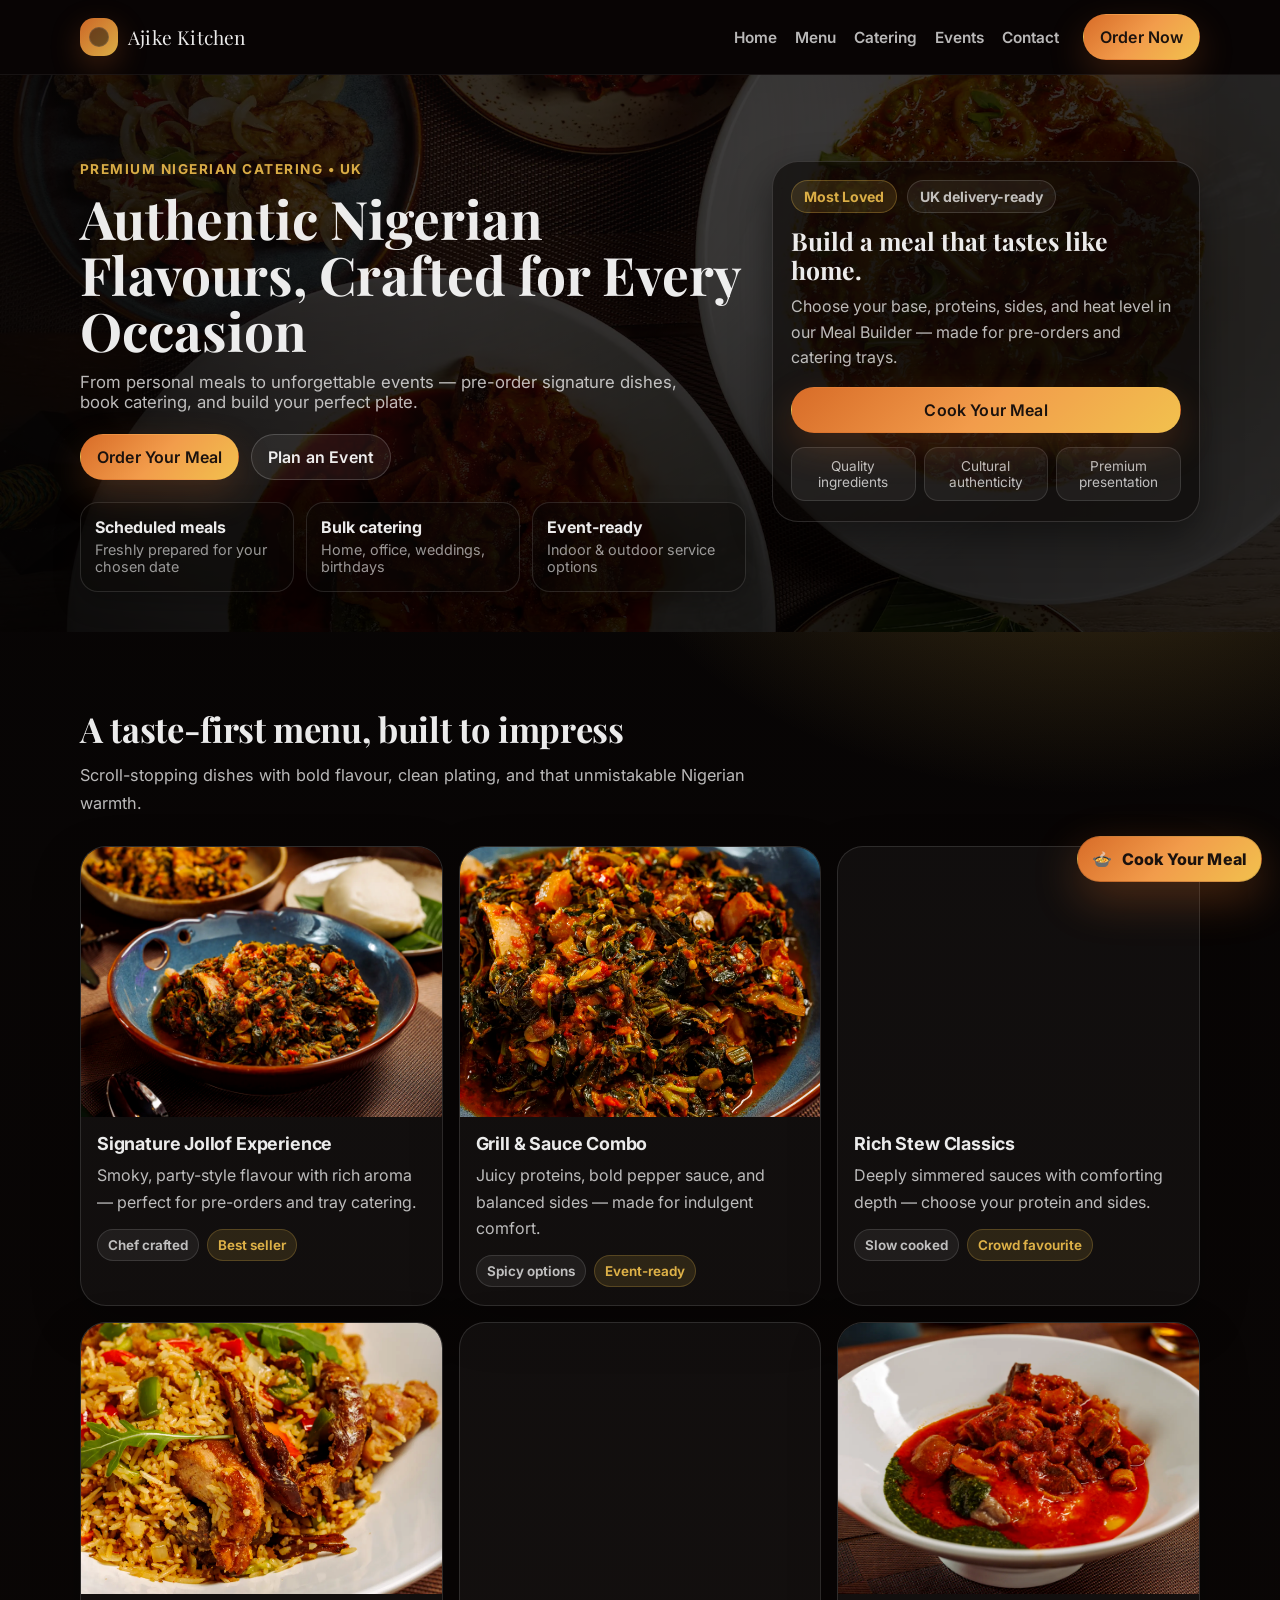
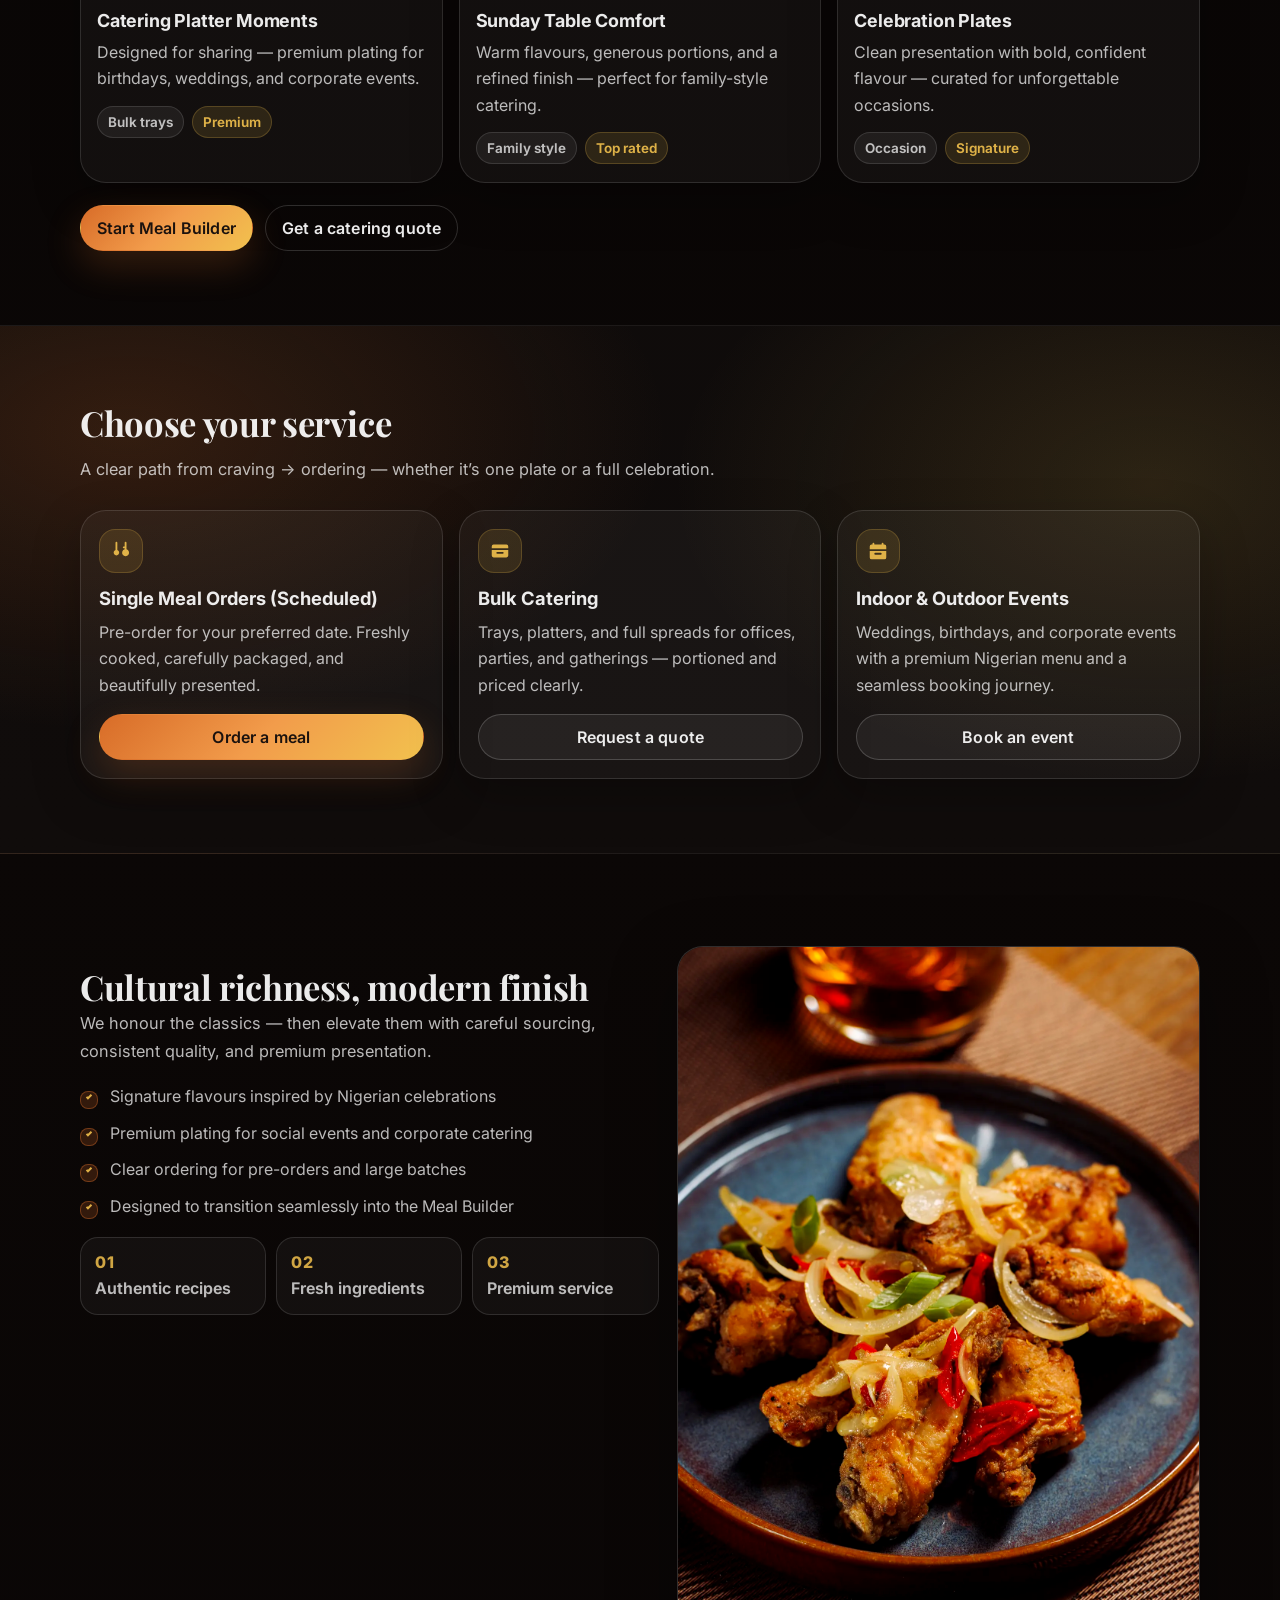
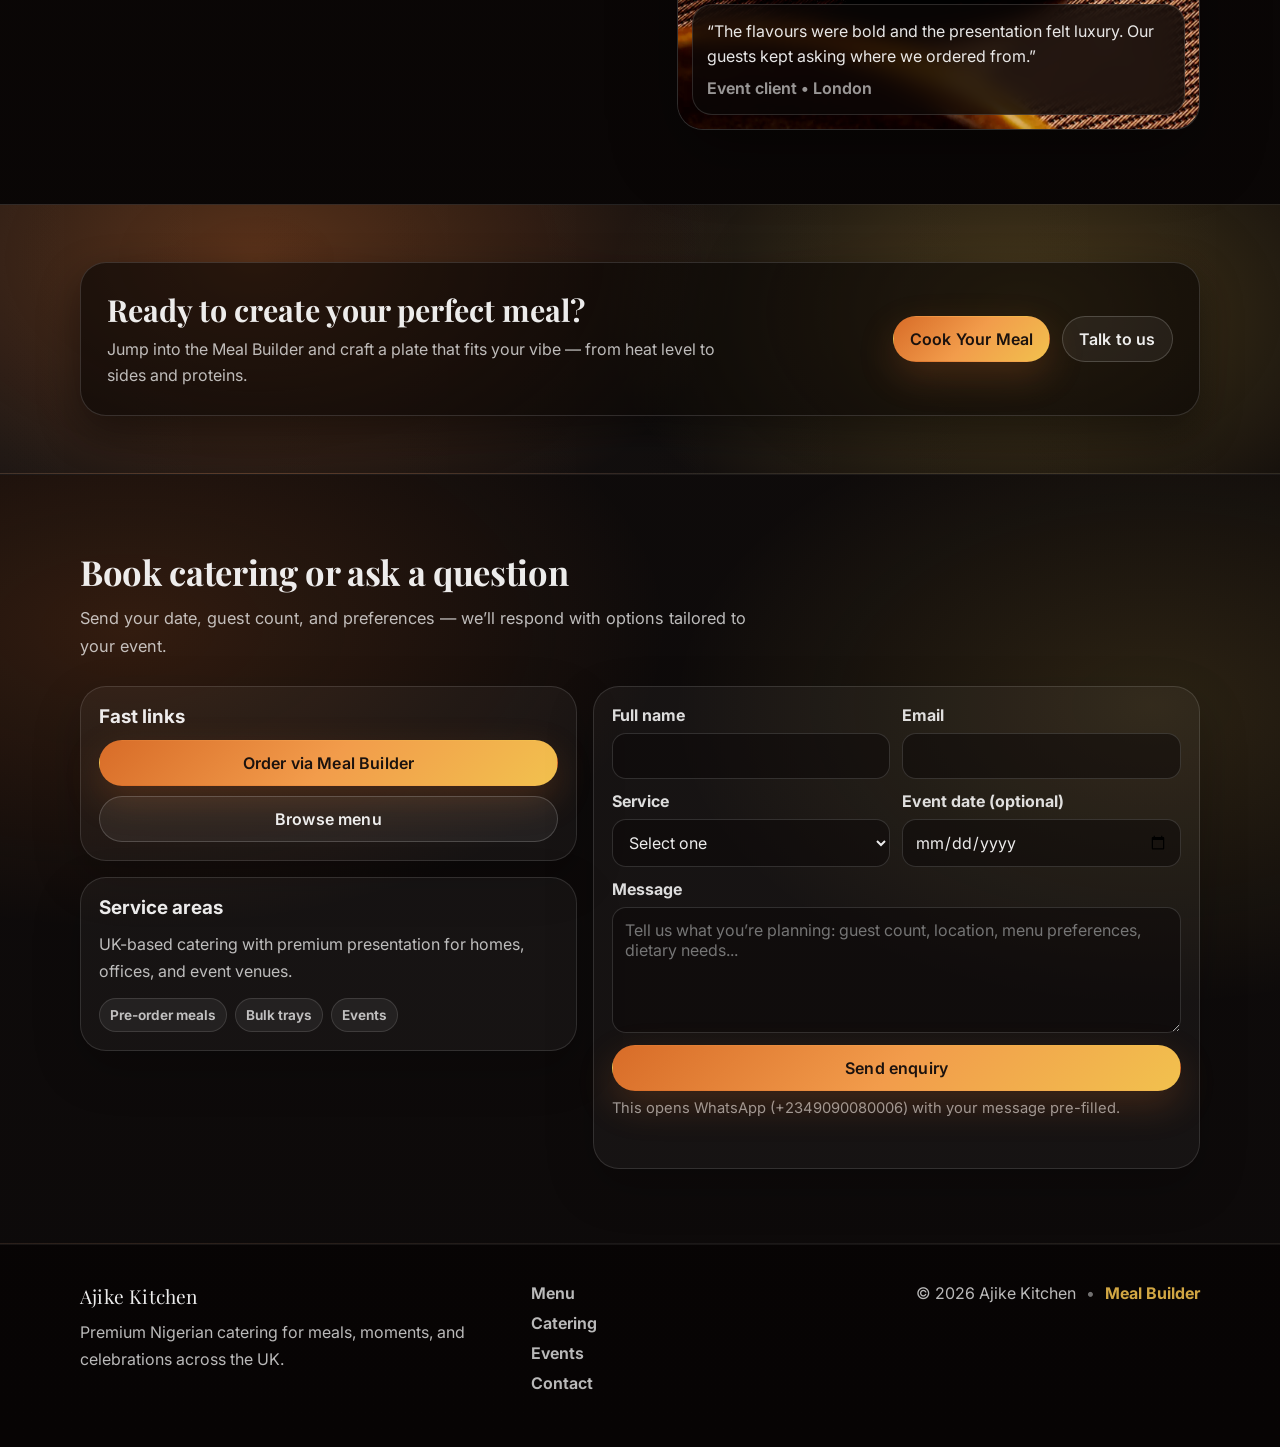
==== index.html @ 45c934d5 "all commit" ====
<!doctype html>
<html lang="en">
  <head>
    <meta charset="utf-8" />
    <meta name="viewport" content="width=device-width, initial-scale=1" />
    <meta
      name="description"
      content="Premium Nigerian catering in the UK — pre-order signature meals, book bulk catering, and plan unforgettable indoor & outdoor events."
    />
    <title>Ajike Kitchen | Premium Nigerian Catering (UK)</title>
    <link rel="preconnect" href="https://fonts.googleapis.com" />
    <link rel="preconnect" href="https://fonts.gstatic.com" crossorigin />
    <link
      href="https://fonts.googleapis.com/css2?family=Inter:wght@400;500;600;700&family=Playfair+Display:wght@500;600;700&display=swap"
      rel="stylesheet"
    />
    <link rel="stylesheet" href="css/styles.css" />
  </head>
  <body>
    <a class="skip-link" href="#main">Skip to content</a>

    <header class="site-header" data-header>
      <div class="container header-inner">
        <a class="brand" href="#home" aria-label="Ajike Kitchen home">
          <span class="brand-mark" aria-hidden="true"></span>
          <span class="brand-text">Ajike Kitchen</span>
        </a>

        <button class="nav-toggle" type="button" aria-expanded="false" aria-controls="site-nav" data-nav-toggle>
          <span class="nav-toggle-lines" aria-hidden="true"></span>
          <span class="sr-only">Open menu</span>
        </button>

        <nav class="site-nav" id="site-nav" data-nav>
          <a class="nav-link" href="#home">Home</a>
          <a class="nav-link" href="#menu">Menu</a>
          <a class="nav-link" href="#catering">Catering</a>
          <a class="nav-link" href="#events">Events</a>
          <a class="nav-link" href="#contact">Contact</a>
          <a class="btn btn-primary nav-cta" href="mealbuilder/">Order Now</a>
        </nav>
      </div>
    </header>

    <main id="main">
      <section class="hero" id="home" aria-label="Hero">
        <div class="hero-media" aria-hidden="true">
          <img
            src="images/image12.webp"
            alt=""
            decoding="async"
            fetchpriority="high"
            class="hero-img"
          />
          <div class="hero-overlay"></div>
        </div>

        <div class="container hero-inner">
          <div class="hero-copy reveal">
            <p class="eyebrow">Premium Nigerian Catering • UK</p>
            <h1 class="hero-title">Authentic Nigerian Flavours, Crafted for Every Occasion</h1>
            <p class="hero-subtitle">From personal meals to unforgettable events — pre-order signature dishes, book catering, and build your perfect plate.</p>

            <div class="hero-actions">
              <a class="btn btn-primary" href="mealbuilder/">Order Your Meal</a>
              <a class="btn btn-secondary" href="#events">Plan an Event</a>
            </div>

            <div class="hero-highlights">
              <div class="highlight">
                <span class="highlight-title">Scheduled meals</span>
                <span class="highlight-sub">Freshly prepared for your chosen date</span>
              </div>
              <div class="highlight">
                <span class="highlight-title">Bulk catering</span>
                <span class="highlight-sub">Home, office, weddings, birthdays</span>
              </div>
              <div class="highlight">
                <span class="highlight-title">Event-ready</span>
                <span class="highlight-sub">Indoor & outdoor service options</span>
              </div>
            </div>
          </div>

          <div class="hero-card reveal" data-tilt>
            <div class="hero-card-top">
              <span class="pill">Most Loved</span>
              <span class="pill pill-muted">UK delivery-ready</span>
            </div>
            <h2 class="hero-card-title">Build a meal that tastes like home.</h2>
            <p class="hero-card-text">Choose your base, proteins, sides, and heat level in our Meal Builder — made for pre-orders and catering trays.</p>
            <a class="btn btn-primary btn-block" href="mealbuilder/">Cook Your Meal</a>
            <div class="hero-card-trust">
              <span class="trust-badge">Quality ingredients</span>
              <span class="trust-badge">Cultural authenticity</span>
              <span class="trust-badge">Premium presentation</span>
            </div>
          </div>
        </div>
      </section>

      <section class="section" id="menu" aria-label="Food showcase">
        <div class="container">
          <div class="section-head reveal">
            <h2 class="section-title">A taste-first menu, built to impress</h2>
            <p class="section-subtitle">Scroll-stopping dishes with bold flavour, clean plating, and that unmistakable Nigerian warmth.</p>
          </div>

          <div class="meal-grid" data-meal-grid>
            <article class="meal-card reveal">
              <a class="meal-media" href="mealbuilder/" aria-label="Open meal builder">
                <img src="images/image1.webp" alt="Signature Nigerian dish beautifully plated" loading="lazy" decoding="async" />
              </a>
              <div class="meal-body">
                <h3 class="meal-title">Signature Jollof Experience</h3>
                <p class="meal-text">Smoky, party-style flavour with rich aroma — perfect for pre-orders and tray catering.</p>
                <div class="meal-meta">
                  <span class="tag">Chef crafted</span>
                  <span class="tag tag-gold">Best seller</span>
                </div>
              </div>
            </article>

            <article class="meal-card reveal">
              <a class="meal-media" href="mealbuilder/" aria-label="Open meal builder">
                <img src="images/image2.webp" alt="Nigerian meal with protein and sides" loading="lazy" decoding="async" />
              </a>
              <div class="meal-body">
                <h3 class="meal-title">Grill & Sauce Combo</h3>
                <p class="meal-text">Juicy proteins, bold pepper sauce, and balanced sides — made for indulgent comfort.</p>
                <div class="meal-meta">
                  <span class="tag">Spicy options</span>
                  <span class="tag tag-gold">Event-ready</span>
                </div>
              </div>
            </article>

            <article class="meal-card reveal">
              <a class="meal-media" href="mealbuilder/" aria-label="Open meal builder">
                <img src="images/image3.webp" alt="Nigerian stew and sides in premium presentation" loading="lazy" decoding="async" />
              </a>
              <div class="meal-body">
                <h3 class="meal-title">Rich Stew Classics</h3>
                <p class="meal-text">Deeply simmered sauces with comforting depth — choose your protein and sides.</p>
                <div class="meal-meta">
                  <span class="tag">Slow cooked</span>
                  <span class="tag tag-gold">Crowd favourite</span>
                </div>
              </div>
            </article>

            <article class="meal-card reveal">
              <a class="meal-media" href="mealbuilder/" aria-label="Open meal builder">
                <img src="images/image4.webp" alt="Plated Nigerian meal for catering" loading="lazy" decoding="async" />
              </a>
              <div class="meal-body">
                <h3 class="meal-title">Catering Platter Moments</h3>
                <p class="meal-text">Designed for sharing — premium plating for birthdays, weddings, and corporate events.</p>
                <div class="meal-meta">
                  <span class="tag">Bulk trays</span>
                  <span class="tag tag-gold">Premium</span>
                </div>
              </div>
            </article>

            <article class="meal-card reveal">
              <a class="meal-media" href="mealbuilder/" aria-label="Open meal builder">
                <img src="images/image5.webp" alt="Nigerian rice dish served on a table" loading="lazy" decoding="async" />
              </a>
              <div class="meal-body">
                <h3 class="meal-title">Sunday Table Comfort</h3>
                <p class="meal-text">Warm flavours, generous portions, and a refined finish — perfect for family-style catering.</p>
                <div class="meal-meta">
                  <span class="tag">Family style</span>
                  <span class="tag tag-gold">Top rated</span>
                </div>
              </div>
            </article>

            <article class="meal-card reveal">
              <a class="meal-media" href="mealbuilder/" aria-label="Open meal builder">
                <img src="images/image6.webp" alt="Beautiful Nigerian meal presentation" loading="lazy" decoding="async" />
              </a>
              <div class="meal-body">
                <h3 class="meal-title">Celebration Plates</h3>
                <p class="meal-text">Clean presentation with bold, confident flavour — curated for unforgettable occasions.</p>
                <div class="meal-meta">
                  <span class="tag">Occasion</span>
                  <span class="tag tag-gold">Signature</span>
                </div>
              </div>
            </article>
          </div>

          <div class="section-cta reveal">
            <a class="btn btn-primary" href="mealbuilder/">Start Meal Builder</a>
            <a class="btn btn-tertiary" href="#contact">Get a catering quote</a>
          </div>
        </div>
      </section>

      <section class="section section-alt" id="catering" aria-label="Service options">
        <div class="container">
          <div class="section-head reveal">
            <h2 class="section-title">Choose your service</h2>
            <p class="section-subtitle">A clear path from craving → ordering — whether it’s one plate or a full celebration.</p>
          </div>

          <div class="service-grid">
            <article class="service-card reveal">
              <div class="service-icon" aria-hidden="true">
                <svg viewBox="0 0 24 24" role="img" focusable="false">
                  <path d="M7 2a1 1 0 0 1 1 1v8a3 3 0 1 1-2 0V3a1 1 0 0 1 1-1Zm10 0a1 1 0 0 1 1 1v7.2a3.8 3.8 0 1 1-2 0V9h-1a1 1 0 1 1 0-2h1V3a1 1 0 0 1 1-1Z" />
                </svg>
              </div>
              <h3 class="service-title">Single Meal Orders (Scheduled)</h3>
              <p class="service-text">Pre-order for your preferred date. Freshly cooked, carefully packaged, and beautifully presented.</p>
              <a class="btn btn-primary btn-block" href="mealbuilder/">Order a meal</a>
            </article>

            <article class="service-card reveal">
              <div class="service-icon" aria-hidden="true">
                <svg viewBox="0 0 24 24" role="img" focusable="false">
                  <path d="M3 7a2 2 0 0 1 2-2h14a2 2 0 0 1 2 2v2H3V7Zm0 4h18v6a2 2 0 0 1-2 2H5a2 2 0 0 1-2-2v-6Zm6 2a1 1 0 1 0 0 2h6a1 1 0 1 0 0-2H9Z" />
                </svg>
              </div>
              <h3 class="service-title">Bulk Catering</h3>
              <p class="service-text">Trays, platters, and full spreads for offices, parties, and gatherings — portioned and priced clearly.</p>
              <a class="btn btn-secondary btn-block" href="#contact">Request a quote</a>
            </article>

            <article class="service-card reveal" id="events">
              <div class="service-icon" aria-hidden="true">
                <svg viewBox="0 0 24 24" role="img" focusable="false">
                  <path d="M7 3a1 1 0 0 1 1 1v1h8V4a1 1 0 1 1 2 0v1h1a2 2 0 0 1 2 2v3H3V7a2 2 0 0 1 2-2h1V4a1 1 0 0 1 1-1Zm14 9v7a2 2 0 0 1-2 2H5a2 2 0 0 1-2-2v-7h18Zm-12 2a1 1 0 0 0 0 2h6a1 1 0 1 0 0-2H9Z" />
                </svg>
              </div>
              <h3 class="service-title">Indoor & Outdoor Events</h3>
              <p class="service-text">Weddings, birthdays, and corporate events with a premium Nigerian menu and a seamless booking journey.</p>
              <a class="btn btn-secondary btn-block" href="#contact">Book an event</a>
            </article>
          </div>
        </div>
      </section>

      <section class="section" aria-label="Experience">
        <div class="container">
          <div class="experience">
            <div class="experience-copy reveal">
              <h2 class="section-title">Cultural richness, modern finish</h2>
              <p class="section-subtitle">We honour the classics — then elevate them with careful sourcing, consistent quality, and premium presentation.</p>
              <ul class="checklist">
                <li>Signature flavours inspired by Nigerian celebrations</li>
                <li>Premium plating for social events and corporate catering</li>
                <li>Clear ordering for pre-orders and large batches</li>
                <li>Designed to transition seamlessly into the Meal Builder</li>
              </ul>

              <div class="trust-row">
                <div class="trust-card">
                  <span class="trust-number">01</span>
                  <span class="trust-label">Authentic recipes</span>
                </div>
                <div class="trust-card">
                  <span class="trust-number">02</span>
                  <span class="trust-label">Fresh ingredients</span>
                </div>
                <div class="trust-card">
                  <span class="trust-number">03</span>
                  <span class="trust-label">Premium service</span>
                </div>
              </div>
            </div>

            <div class="experience-media reveal">
              <img src="images/image10.webp" alt="Premium Nigerian food presentation for events" loading="lazy" decoding="async" />
              <div class="testimonial">
                <p class="testimonial-quote">“The flavours were bold and the presentation felt luxury. Our guests kept asking where we ordered from.”</p>
                <p class="testimonial-meta">Event client • London</p>
              </div>
            </div>
          </div>
        </div>
      </section>

      <section class="cta-banner" aria-label="Call to action">
        <div class="container cta-inner reveal">
          <div class="cta-copy">
            <h2 class="cta-title">Ready to create your perfect meal?</h2>
            <p class="cta-text">Jump into the Meal Builder and craft a plate that fits your vibe — from heat level to sides and proteins.</p>
          </div>
          <div class="cta-actions">
            <a class="btn btn-primary" href="mealbuilder/">Cook Your Meal</a>
            <a class="btn btn-secondary" href="#contact">Talk to us</a>
          </div>
        </div>
      </section>

      <section class="section section-alt" id="contact" aria-label="Contact">
        <div class="container">
          <div class="section-head reveal">
            <h2 class="section-title">Book catering or ask a question</h2>
            <p class="section-subtitle">Send your date, guest count, and preferences — we’ll respond with options tailored to your event.</p>
          </div>

          <div class="contact-grid">
            <div class="contact-cards">
              <article class="info-card reveal">
                <h3 class="info-title">Fast links</h3>
                <div class="info-actions">
                  <a class="btn btn-primary btn-block" href="mealbuilder/">Order via Meal Builder</a>
                  <a class="btn btn-secondary btn-block" href="#menu">Browse menu</a>
                </div>
              </article>

              <article class="info-card reveal">
                <h3 class="info-title">Service areas</h3>
                <p class="info-text">UK-based catering with premium presentation for homes, offices, and event venues.</p>
                <div class="mini-badges">
                  <span class="mini-badge">Pre-order meals</span>
                  <span class="mini-badge">Bulk trays</span>
                  <span class="mini-badge">Events</span>
                </div>
              </article>
            </div>

            <form class="contact-form reveal" data-contact-form>
              <div class="form-row">
                <label class="field">
                  <span class="field-label">Full name</span>
                  <input name="name" type="text" autocomplete="name" required />
                </label>
                <label class="field">
                  <span class="field-label">Email</span>
                  <input name="email" type="email" autocomplete="email" inputmode="email" required />
                </label>
              </div>

              <div class="form-row">
                <label class="field">
                  <span class="field-label">Service</span>
                  <select name="service" required>
                    <option value="" selected disabled>Select one</option>
                    <option value="single-meals">Scheduled single meals</option>
                    <option value="bulk-catering">Bulk catering</option>
                    <option value="events">Indoor / outdoor events</option>
                  </select>
                </label>
                <label class="field">
                  <span class="field-label">Event date (optional)</span>
                  <input name="date" type="date" />
                </label>
              </div>

              <label class="field">
                <span class="field-label">Message</span>
                <textarea name="message" rows="5" placeholder="Tell us what you’re planning: guest count, location, menu preferences, dietary needs..." required></textarea>
              </label>

              <div class="form-actions">
                <button class="btn btn-primary" type="submit">Send enquiry</button>
                <p class="form-note">This opens WhatsApp (+2349090080006) with your message pre-filled.</p>
              </div>

              <p class="form-status" role="status" aria-live="polite" data-form-status></p>
            </form>
          </div>
        </div>
      </section>
    </main>

    <footer class="site-footer" aria-label="Footer">
      <div class="container footer-inner">
        <div class="footer-brand">
          <span class="brand-text">Ajike Kitchen</span>
          <p class="footer-tagline">Premium Nigerian catering for meals, moments, and celebrations across the UK.</p>
        </div>
        <div class="footer-links">
          <a href="#menu">Menu</a>
          <a href="#catering">Catering</a>
          <a href="#events">Events</a>
          <a href="#contact">Contact</a>
        </div>
        <div class="footer-meta">
          <span>&copy; <span data-year></span> Ajike Kitchen</span>
          <span class="footer-dot" aria-hidden="true">•</span>
          <a href="mealbuilder/">Meal Builder</a>
        </div>
      </div>
    </footer>

    <a class="fab" href="mealbuilder/" data-fab aria-label="Cook your meal in the Meal Builder">
      <span class="fab-inner">
        <span class="fab-icon" aria-hidden="true">🍲</span>
        <span class="fab-text">Cook Your Meal</span>
      </span>
    </a>

    <div class="mobile-sticky-cta" data-mobile-cta>
      <a class="btn btn-primary btn-block" href="mealbuilder/">Order Now</a>
    </div>

    <div class="toast" role="status" aria-live="polite" aria-atomic="true" data-toast></div>

    <script src="js/script.js" defer></script>
  </body>
</html>
---- css/styles.css ----
:root {
  --bg: #0b0706;
  --surface: rgba(255, 255, 255, 0.06);
  --surface-2: rgba(255, 255, 255, 0.1);
  --text: rgba(255, 255, 255, 0.92);
  --muted: rgba(255, 255, 255, 0.72);
  --muted-2: rgba(255, 255, 255, 0.58);
  --border: rgba(255, 255, 255, 0.12);
  --shadow: 0 16px 40px rgba(0, 0, 0, 0.45);

  --orange: #d86c28;
  --orange-2: #f29c4b;
  --gold: #f2c14e;
  --brown: #2a170f;

  --radius-sm: 12px;
  --radius-md: 18px;
  --radius-lg: 26px;

  --container: 1120px;
  --font-sans: Inter, system-ui, -apple-system, Segoe UI, Roboto, Arial, sans-serif;
  --font-serif: "Playfair Display", ui-serif, Georgia, "Times New Roman", serif;
}

*,
*::before,
*::after {
  box-sizing: border-box;
}

html {
  scroll-behavior: smooth;
}

body {
  margin: 0;
  font-family: var(--font-sans);
  color: var(--text);
  background: radial-gradient(1200px 700px at 20% -10%, rgba(216, 108, 40, 0.35), transparent 60%),
    radial-gradient(900px 600px at 85% 10%, rgba(242, 193, 78, 0.25), transparent 55%),
    linear-gradient(180deg, #060404 0%, var(--bg) 52%, #080505 100%);
  overflow-x: hidden;
}

img {
  max-width: 100%;
  display: block;
}

a {
  color: inherit;
  text-decoration: none;
}

button,
input,
select,
textarea {
  font: inherit;
}

.sr-only {
  position: absolute;
  width: 1px;
  height: 1px;
  padding: 0;
  margin: -1px;
  overflow: hidden;
  clip: rect(0, 0, 0, 0);
  white-space: nowrap;
  border: 0;
}

.skip-link {
  position: absolute;
  top: 10px;
  left: 10px;
  z-index: 1000;
  padding: 10px 14px;
  border-radius: 999px;
  background: rgba(255, 255, 255, 0.92);
  color: #1b120e;
  transform: translateY(-160%);
  transition: transform 180ms ease;
}

.skip-link:focus {
  transform: translateY(0);
}

.container {
  width: min(var(--container), calc(100% - 40px));
  margin: 0 auto;
}

.btn {
  display: inline-flex;
  align-items: center;
  justify-content: center;
  gap: 10px;
  padding: 12px 16px;
  border-radius: 999px;
  border: 1px solid transparent;
  cursor: pointer;
  font-weight: 600;
  letter-spacing: 0.01em;
  transition: transform 160ms ease, box-shadow 160ms ease, background 160ms ease, border-color 160ms ease;
  will-change: transform;
}

.btn:active {
  transform: translateY(1px);
}

.btn-primary {
  background: linear-gradient(135deg, var(--orange) 0%, var(--orange-2) 50%, var(--gold) 100%);
  color: #1b120e;
  box-shadow: 0 14px 36px rgba(216, 108, 40, 0.22);
}

.btn-primary:hover {
  box-shadow: 0 18px 44px rgba(216, 108, 40, 0.32);
  transform: translateY(-1px);
}

.btn-secondary {
  background: rgba(255, 255, 255, 0.06);
  border-color: rgba(255, 255, 255, 0.18);
}

.btn-secondary:hover {
  background: rgba(255, 255, 255, 0.1);
  border-color: rgba(242, 193, 78, 0.42);
  transform: translateY(-1px);
}

.btn-tertiary {
  background: transparent;
  border-color: rgba(255, 255, 255, 0.16);
}

.btn-tertiary:hover {
  border-color: rgba(242, 193, 78, 0.42);
  transform: translateY(-1px);
}

.btn-block {
  width: 100%;
}

.site-header {
  position: sticky;
  top: 0;
  z-index: 60;
  background: rgba(11, 7, 6, 0.55);
  backdrop-filter: blur(16px);
  border-bottom: 1px solid rgba(255, 255, 255, 0.06);
}

.site-header.is-scrolled {
  background: rgba(11, 7, 6, 0.78);
  border-bottom-color: rgba(255, 255, 255, 0.1);
}

.header-inner {
  display: flex;
  align-items: center;
  justify-content: space-between;
  padding: 14px 0;
  gap: 16px;
}

.brand {
  display: inline-flex;
  align-items: center;
  gap: 10px;
}

.brand-mark {
  width: 38px;
  height: 38px;
  border-radius: 14px;
  background: linear-gradient(135deg, rgba(216, 108, 40, 0.95), rgba(242, 193, 78, 0.9));
  box-shadow: 0 10px 30px rgba(216, 108, 40, 0.25);
  position: relative;
}

.brand-mark::after {
  content: "";
  position: absolute;
  inset: 9px;
  border-radius: 10px;
  background: rgba(11, 7, 6, 0.5);
  border: 1px solid rgba(255, 255, 255, 0.1);
}

.brand-text {
  font-family: var(--font-serif);
  font-size: 1.2rem;
  letter-spacing: 0.01em;
}

.site-nav {
  display: flex;
  align-items: center;
  gap: 18px;
}

.nav-link {
  color: var(--muted);
  font-weight: 600;
  font-size: 0.96rem;
  transition: color 160ms ease;
}

.nav-link:hover {
  color: rgba(255, 255, 255, 0.92);
}

.nav-cta {
  margin-left: 6px;
}

.nav-toggle {
  display: none;
  width: 44px;
  height: 44px;
  border-radius: 14px;
  background: rgba(255, 255, 255, 0.06);
  border: 1px solid rgba(255, 255, 255, 0.14);
  color: var(--text);
  align-items: center;
  justify-content: center;
}

.nav-toggle-lines {
  width: 20px;
  height: 14px;
  position: relative;
  display: block;
}

.nav-toggle-lines::before,
.nav-toggle-lines::after {
  content: "";
  position: absolute;
  left: 0;
  right: 0;
  height: 2px;
  border-radius: 2px;
  background: rgba(255, 255, 255, 0.92);
  transition: transform 180ms ease, top 180ms ease, opacity 180ms ease;
}

.nav-toggle-lines::before {
  top: 3px;
}

.nav-toggle-lines::after {
  top: 9px;
}

.site-header.nav-open .nav-toggle-lines::before {
  top: 6px;
  transform: rotate(45deg);
}

.site-header.nav-open .nav-toggle-lines::after {
  top: 6px;
  transform: rotate(-45deg);
}

.hero {
  position: relative;
  padding: 86px 0 40px;
}

.hero-media {
  position: absolute;
  inset: 0;
  pointer-events: none;
  overflow: hidden;
}

.hero-img {
  width: 100%;
  height: 100%;
  object-fit: cover;
  transform: scale(1.02);
  filter: saturate(1.06) contrast(1.08) brightness(0.88);
}

.hero-overlay {
  position: absolute;
  inset: 0;
  background: radial-gradient(900px 600px at 25% 10%, rgba(0, 0, 0, 0.25), rgba(0, 0, 0, 0.75)),
    linear-gradient(90deg, rgba(11, 7, 6, 0.85), rgba(11, 7, 6, 0.25));
}

.hero-inner {
  position: relative;
  display: grid;
  grid-template-columns: 1.4fr 0.9fr;
  gap: 26px;
  align-items: start;
}

.eyebrow {
  color: rgba(242, 193, 78, 0.88);
  font-weight: 700;
  letter-spacing: 0.11em;
  text-transform: uppercase;
  margin: 0 0 14px;
  font-size: 0.85rem;
}

.hero-title {
  font-family: var(--font-serif);
  font-size: clamp(2.2rem, 2.4vw + 1.4rem, 3.5rem);
  line-height: 1.05;
  margin: 0 0 14px;
}

.hero-subtitle {
  margin: 0 0 22px;
  color: var(--muted);
  font-size: 1.05rem;
  max-width: 56ch;
}

.hero-actions {
  display: flex;
  flex-wrap: wrap;
  gap: 12px;
  margin-bottom: 22px;
}

.hero-highlights {
  display: grid;
  grid-template-columns: repeat(3, minmax(0, 1fr));
  gap: 12px;
  margin-top: 10px;
}

.highlight {
  padding: 14px 14px 16px;
  border-radius: var(--radius-md);
  background: rgba(11, 7, 6, 0.45);
  border: 1px solid rgba(255, 255, 255, 0.12);
  box-shadow: 0 10px 26px rgba(0, 0, 0, 0.25);
}

.highlight-title {
  display: block;
  font-weight: 700;
  margin-bottom: 4px;
}

.highlight-sub {
  display: block;
  font-size: 0.9rem;
  color: var(--muted-2);
}

.hero-card {
  border-radius: var(--radius-lg);
  padding: 18px 18px 20px;
  border: 1px solid rgba(255, 255, 255, 0.14);
  background: rgba(11, 7, 6, 0.62);
  box-shadow: var(--shadow);
  position: sticky;
  top: 92px;
}

.hero-card-top {
  display: flex;
  gap: 10px;
  flex-wrap: wrap;
  margin-bottom: 14px;
}

.pill {
  display: inline-flex;
  align-items: center;
  padding: 7px 12px;
  border-radius: 999px;
  background: rgba(242, 193, 78, 0.12);
  border: 1px solid rgba(242, 193, 78, 0.28);
  color: rgba(242, 193, 78, 0.88);
  font-weight: 700;
  font-size: 0.88rem;
}

.pill-muted {
  background: rgba(255, 255, 255, 0.06);
  border-color: rgba(255, 255, 255, 0.14);
  color: var(--muted);
}

.hero-card-title {
  font-family: var(--font-serif);
  margin: 0 0 10px;
  font-size: 1.55rem;
  line-height: 1.15;
}

.hero-card-text {
  margin: 0 0 16px;
  color: var(--muted);
  line-height: 1.6;
}

.hero-card-trust {
  display: grid;
  grid-template-columns: repeat(3, minmax(0, 1fr));
  gap: 8px;
  margin-top: 14px;
}

.trust-badge {
  font-size: 0.85rem;
  color: var(--muted);
  background: rgba(255, 255, 255, 0.06);
  border: 1px solid rgba(255, 255, 255, 0.12);
  padding: 10px 10px;
  border-radius: 14px;
  text-align: center;
}

.section {
  padding: 74px 0;
}

.section-alt {
  background: radial-gradient(900px 500px at 10% 20%, rgba(216, 108, 40, 0.18), transparent 60%),
    radial-gradient(800px 500px at 90% 30%, rgba(242, 193, 78, 0.13), transparent 60%),
    rgba(255, 255, 255, 0.02);
  border-top: 1px solid rgba(255, 255, 255, 0.06);
  border-bottom: 1px solid rgba(255, 255, 255, 0.06);
}

.section-head {
  display: grid;
  gap: 10px;
  max-width: 70ch;
}

.section-title {
  font-family: var(--font-serif);
  margin: 0;
  font-size: clamp(1.65rem, 1.2vw + 1.2rem, 2.3rem);
  letter-spacing: -0.01em;
}

.section-subtitle {
  margin: 0;
  color: var(--muted);
  line-height: 1.7;
  font-size: 1.02rem;
}

.meal-grid {
  margin-top: 28px;
  display: grid;
  grid-template-columns: repeat(3, minmax(0, 1fr));
  gap: 16px;
}

.meal-card {
  border-radius: var(--radius-lg);
  overflow: hidden;
  border: 1px solid rgba(255, 255, 255, 0.12);
  background: rgba(255, 255, 255, 0.04);
  box-shadow: 0 18px 48px rgba(0, 0, 0, 0.28);
  transition: transform 180ms ease, box-shadow 180ms ease, border-color 180ms ease;
}

.meal-card:hover {
  transform: translateY(-4px);
  border-color: rgba(242, 193, 78, 0.26);
  box-shadow: 0 24px 70px rgba(0, 0, 0, 0.42);
}

.meal-media {
  display: block;
  position: relative;
  aspect-ratio: 4 / 3;
  overflow: hidden;
}

.meal-media img {
  width: 100%;
  height: 100%;
  object-fit: cover;
  transform: scale(1.02);
  transition: transform 240ms ease, filter 240ms ease;
  filter: saturate(1.04) contrast(1.04);
}

.meal-card:hover .meal-media img {
  transform: scale(1.08);
  filter: saturate(1.1) contrast(1.08);
}

.meal-body {
  padding: 16px 16px 18px;
}

.meal-title {
  margin: 0 0 8px;
  font-size: 1.12rem;
  letter-spacing: -0.01em;
}

.meal-text {
  margin: 0 0 14px;
  color: var(--muted);
  line-height: 1.65;
}

.meal-meta {
  display: flex;
  flex-wrap: wrap;
  gap: 8px;
}

.tag {
  font-size: 0.84rem;
  padding: 7px 10px;
  border-radius: 999px;
  background: rgba(255, 255, 255, 0.06);
  border: 1px solid rgba(255, 255, 255, 0.12);
  color: var(--muted);
  font-weight: 650;
}

.tag-gold {
  background: rgba(242, 193, 78, 0.12);
  border-color: rgba(242, 193, 78, 0.22);
  color: rgba(242, 193, 78, 0.9);
}

.section-cta {
  margin-top: 22px;
  display: flex;
  flex-wrap: wrap;
  gap: 12px;
}

.service-grid {
  margin-top: 26px;
  display: grid;
  grid-template-columns: repeat(3, minmax(0, 1fr));
  gap: 16px;
}

.service-card {
  border-radius: var(--radius-lg);
  padding: 18px;
  background: rgba(255, 255, 255, 0.04);
  border: 1px solid rgba(255, 255, 255, 0.12);
  transition: transform 180ms ease, border-color 180ms ease, box-shadow 180ms ease;
  box-shadow: 0 18px 48px rgba(0, 0, 0, 0.25);
}

.service-card:hover {
  transform: translateY(-4px);
  border-color: rgba(216, 108, 40, 0.32);
  box-shadow: 0 24px 70px rgba(0, 0, 0, 0.4);
}

.service-icon {
  width: 44px;
  height: 44px;
  border-radius: 16px;
  background: rgba(242, 193, 78, 0.12);
  border: 1px solid rgba(242, 193, 78, 0.2);
  display: inline-flex;
  align-items: center;
  justify-content: center;
  margin-bottom: 14px;
}

.service-icon svg {
  width: 22px;
  height: 22px;
  fill: rgba(242, 193, 78, 0.9);
}

.service-title {
  margin: 0 0 10px;
  font-size: 1.15rem;
}

.service-text {
  margin: 0 0 16px;
  color: var(--muted);
  line-height: 1.65;
}

.experience {
  margin-top: 18px;
  display: grid;
  grid-template-columns: 1.05fr 0.95fr;
  gap: 18px;
  align-items: stretch;
}

.experience-copy {
  padding: 18px 0;
}

.checklist {
  list-style: none;
  padding: 0;
  margin: 18px 0 18px;
  display: grid;
  gap: 10px;
}

.checklist li {
  position: relative;
  padding-left: 30px;
  color: var(--muted);
  line-height: 1.65;
}

.checklist li::before {
  content: "";
  position: absolute;
  left: 0;
  top: 8px;
  width: 18px;
  height: 18px;
  border-radius: 8px;
  background: rgba(216, 108, 40, 0.2);
  border: 1px solid rgba(216, 108, 40, 0.4);
}

.checklist li::after {
  content: "";
  position: absolute;
  left: 6px;
  top: 12px;
  width: 6px;
  height: 3px;
  border-left: 2px solid rgba(242, 193, 78, 0.9);
  border-bottom: 2px solid rgba(242, 193, 78, 0.9);
  transform: rotate(-45deg);
}

.trust-row {
  display: grid;
  grid-template-columns: repeat(3, minmax(0, 1fr));
  gap: 10px;
  margin-top: 18px;
}

.trust-card {
  border-radius: var(--radius-md);
  padding: 14px 14px 16px;
  background: rgba(255, 255, 255, 0.04);
  border: 1px solid rgba(255, 255, 255, 0.12);
}

.trust-number {
  display: block;
  font-weight: 800;
  color: rgba(242, 193, 78, 0.85);
  letter-spacing: 0.05em;
}

.trust-label {
  display: block;
  margin-top: 6px;
  color: var(--muted);
  font-weight: 650;
}

.experience-media {
  border-radius: var(--radius-lg);
  overflow: hidden;
  border: 1px solid rgba(255, 255, 255, 0.12);
  background: rgba(255, 255, 255, 0.04);
  box-shadow: 0 22px 66px rgba(0, 0, 0, 0.35);
  position: relative;
}

.experience-media img {
  width: 100%;
  height: 100%;
  object-fit: cover;
  min-height: 420px;
  filter: saturate(1.06) contrast(1.05);
}

.testimonial {
  position: absolute;
  left: 14px;
  right: 14px;
  bottom: 14px;
  padding: 14px 14px 16px;
  border-radius: 20px;
  background: rgba(11, 7, 6, 0.78);
  border: 1px solid rgba(255, 255, 255, 0.14);
  backdrop-filter: blur(10px);
}

.testimonial-quote {
  margin: 0 0 8px;
  line-height: 1.6;
  color: rgba(255, 255, 255, 0.9);
}

.testimonial-meta {
  margin: 0;
  color: var(--muted-2);
  font-weight: 650;
}

.cta-banner {
  padding: 58px 0;
  position: relative;
  overflow: hidden;
}

.cta-banner::before {
  content: "";
  position: absolute;
  inset: 0;
  background: radial-gradient(800px 500px at 20% 20%, rgba(216, 108, 40, 0.35), transparent 60%),
    radial-gradient(700px 450px at 80% 40%, rgba(242, 193, 78, 0.26), transparent 60%),
    linear-gradient(90deg, rgba(255, 255, 255, 0.06), rgba(255, 255, 255, 0.02));
  border-top: 1px solid rgba(255, 255, 255, 0.08);
  border-bottom: 1px solid rgba(255, 255, 255, 0.08);
}

.cta-inner {
  position: relative;
  border-radius: var(--radius-lg);
  padding: 26px;
  background: rgba(11, 7, 6, 0.62);
  border: 1px solid rgba(255, 255, 255, 0.14);
  box-shadow: var(--shadow);
  display: flex;
  align-items: center;
  justify-content: space-between;
  gap: 16px;
}

.cta-title {
  font-family: var(--font-serif);
  margin: 0 0 6px;
  font-size: 1.9rem;
}

.cta-text {
  margin: 0;
  color: var(--muted);
  line-height: 1.65;
  max-width: 62ch;
}

.cta-actions {
  display: flex;
  gap: 12px;
  flex-wrap: wrap;
}

.contact-grid {
  margin-top: 26px;
  display: grid;
  grid-template-columns: 0.9fr 1.1fr;
  gap: 16px;
  align-items: start;
}

.contact-cards {
  display: grid;
  gap: 16px;
}

.info-card {
  border-radius: var(--radius-lg);
  padding: 18px;
  background: rgba(255, 255, 255, 0.04);
  border: 1px solid rgba(255, 255, 255, 0.12);
  box-shadow: 0 18px 48px rgba(0, 0, 0, 0.22);
}

.info-title {
  margin: 0 0 12px;
  font-size: 1.18rem;
}

.info-text {
  margin: 0 0 14px;
  color: var(--muted);
  line-height: 1.65;
}

.info-actions {
  display: grid;
  gap: 10px;
}

.mini-badges {
  display: flex;
  flex-wrap: wrap;
  gap: 8px;
}

.mini-badge {
  font-size: 0.85rem;
  padding: 8px 10px;
  border-radius: 999px;
  background: rgba(255, 255, 255, 0.06);
  border: 1px solid rgba(255, 255, 255, 0.12);
  color: var(--muted);
  font-weight: 650;
}

.contact-form {
  border-radius: var(--radius-lg);
  padding: 18px;
  background: rgba(255, 255, 255, 0.04);
  border: 1px solid rgba(255, 255, 255, 0.12);
  box-shadow: 0 18px 48px rgba(0, 0, 0, 0.22);
}

.form-row {
  display: grid;
  grid-template-columns: repeat(2, minmax(0, 1fr));
  gap: 12px;
}

.field {
  display: grid;
  gap: 8px;
  margin-bottom: 12px;
}

.field-label {
  font-weight: 700;
  color: rgba(255, 255, 255, 0.86);
}

input,
select,
textarea {
  width: 100%;
  border-radius: 14px;
  padding: 12px 12px;
  border: 1px solid rgba(255, 255, 255, 0.14);
  background: rgba(11, 7, 6, 0.5);
  color: rgba(255, 255, 255, 0.92);
  outline: none;
  transition: border-color 160ms ease, box-shadow 160ms ease;
}

textarea {
  resize: vertical;
  min-height: 120px;
}

input:focus,
select:focus,
textarea:focus {
  border-color: rgba(242, 193, 78, 0.5);
  box-shadow: 0 0 0 4px rgba(242, 193, 78, 0.12);
}

.form-actions {
  display: grid;
  gap: 8px;
  align-items: start;
  margin-top: 10px;
}

.form-note {
  margin: 0;
  color: var(--muted-2);
  font-size: 0.92rem;
}

.form-status {
  margin: 10px 0 0;
  color: rgba(242, 193, 78, 0.9);
  font-weight: 650;
  min-height: 1.4em;
}

.site-footer {
  padding: 38px 0 54px;
  border-top: 1px solid rgba(255, 255, 255, 0.06);
  background: rgba(0, 0, 0, 0.1);
}

.footer-inner {
  display: grid;
  grid-template-columns: 1.2fr 0.8fr 1fr;
  gap: 14px;
  align-items: start;
}

.footer-tagline {
  margin: 10px 0 0;
  color: var(--muted);
  line-height: 1.7;
  max-width: 50ch;
}

.footer-links {
  display: grid;
  gap: 10px;
  justify-items: start;
}

.footer-links a {
  color: var(--muted);
  font-weight: 650;
}

.footer-links a:hover {
  color: rgba(255, 255, 255, 0.92);
}

.footer-meta {
  display: flex;
  flex-wrap: wrap;
  gap: 10px;
  justify-content: flex-end;
  align-items: center;
  color: var(--muted);
}

.footer-meta a {
  color: rgba(242, 193, 78, 0.86);
  font-weight: 700;
}

.footer-dot {
  opacity: 0.6;
}

.fab {
  position: fixed;
  right: 18px;
  bottom: 18px;
  z-index: 70;
  border-radius: 999px;
  background: linear-gradient(135deg, var(--orange) 0%, var(--orange-2) 50%, var(--gold) 100%);
  color: #1b120e;
  box-shadow: 0 16px 46px rgba(216, 108, 40, 0.32);
  border: 1px solid rgba(0, 0, 0, 0.12);
  transform: translateZ(0);
  transition: transform 160ms ease, box-shadow 160ms ease;
}

.fab:hover {
  transform: translateY(-2px);
  box-shadow: 0 20px 60px rgba(216, 108, 40, 0.42);
}

.fab-inner {
  display: inline-flex;
  align-items: center;
  gap: 10px;
  padding: 12px 14px;
}

.fab-text {
  font-weight: 800;
  letter-spacing: 0.01em;
}

.mobile-sticky-cta {
  display: none;
  position: fixed;
  left: 0;
  right: 0;
  bottom: 0;
  z-index: 65;
  padding: 10px 14px;
  background: rgba(11, 7, 6, 0.86);
  backdrop-filter: blur(12px);
  border-top: 1px solid rgba(255, 255, 255, 0.08);
}

.toast {
  position: fixed;
  left: 50%;
  bottom: 20px;
  transform: translateX(-50%) translateY(20px);
  opacity: 0;
  z-index: 80;
  padding: 12px 14px;
  border-radius: 999px;
  background: rgba(11, 7, 6, 0.9);
  border: 1px solid rgba(255, 255, 255, 0.14);
  color: rgba(255, 255, 255, 0.92);
  box-shadow: var(--shadow);
  transition: opacity 180ms ease, transform 180ms ease;
  max-width: min(560px, calc(100% - 28px));
  text-align: center;
}

.toast.is-visible {
  opacity: 1;
  transform: translateX(-50%) translateY(0);
}

.reveal {
  opacity: 0;
  transform: translateY(12px);
  transition: opacity 520ms ease, transform 520ms ease;
}

.reveal.is-visible {
  opacity: 1;
  transform: translateY(0);
}

@media (max-width: 980px) {
  .hero-inner {
    grid-template-columns: 1fr;
  }

  .hero-card {
    position: relative;
    top: auto;
  }

  .meal-grid {
    grid-template-columns: repeat(2, minmax(0, 1fr));
  }

  .service-grid {
    grid-template-columns: 1fr;
  }

  .experience {
    grid-template-columns: 1fr;
  }

  .experience-media img {
    min-height: 360px;
  }

  .contact-grid {
    grid-template-columns: 1fr;
  }

  .footer-inner {
    grid-template-columns: 1fr;
  }

  .footer-meta {
    justify-content: flex-start;
  }
}

@media (max-width: 720px) {
  .site-nav {
    position: fixed;
    top: 66px;
    left: 14px;
    right: 14px;
    flex-direction: column;
    align-items: stretch;
    gap: 10px;
    padding: 14px;
    border-radius: var(--radius-lg);
    background: rgba(11, 7, 6, 0.92);
    border: 1px solid rgba(255, 255, 255, 0.14);
    box-shadow: var(--shadow);
    transform: translateY(-10px);
    opacity: 0;
    pointer-events: none;
    transition: opacity 180ms ease, transform 180ms ease;
  }

  .site-header.nav-open .site-nav {
    transform: translateY(0);
    opacity: 1;
    pointer-events: auto;
  }

  .nav-toggle {
    display: inline-flex;
  }

  .nav-cta {
    margin-left: 0;
  }

  .hero {
    padding: 76px 0 34px;
  }

  .hero-highlights {
    grid-template-columns: 1fr;
  }

  .hero-card-trust {
    grid-template-columns: 1fr;
  }

  .meal-grid {
    grid-template-columns: 1fr;
  }

  .cta-inner {
    flex-direction: column;
    align-items: stretch;
  }

  .cta-title {
    font-size: 1.65rem;
  }

  .form-row {
    grid-template-columns: 1fr;
  }

  .fab {
    display: none;
  }

  .mobile-sticky-cta {
    display: block;
  }
}

@media (prefers-reduced-motion: reduce) {
  html {
    scroll-behavior: auto;
  }

  .btn,
  .meal-card,
  .service-card,
  .reveal,
  .toast,
  .fab {
    transition: none !important;
  }

  .meal-media img {
    transition: none !important;
  }
}
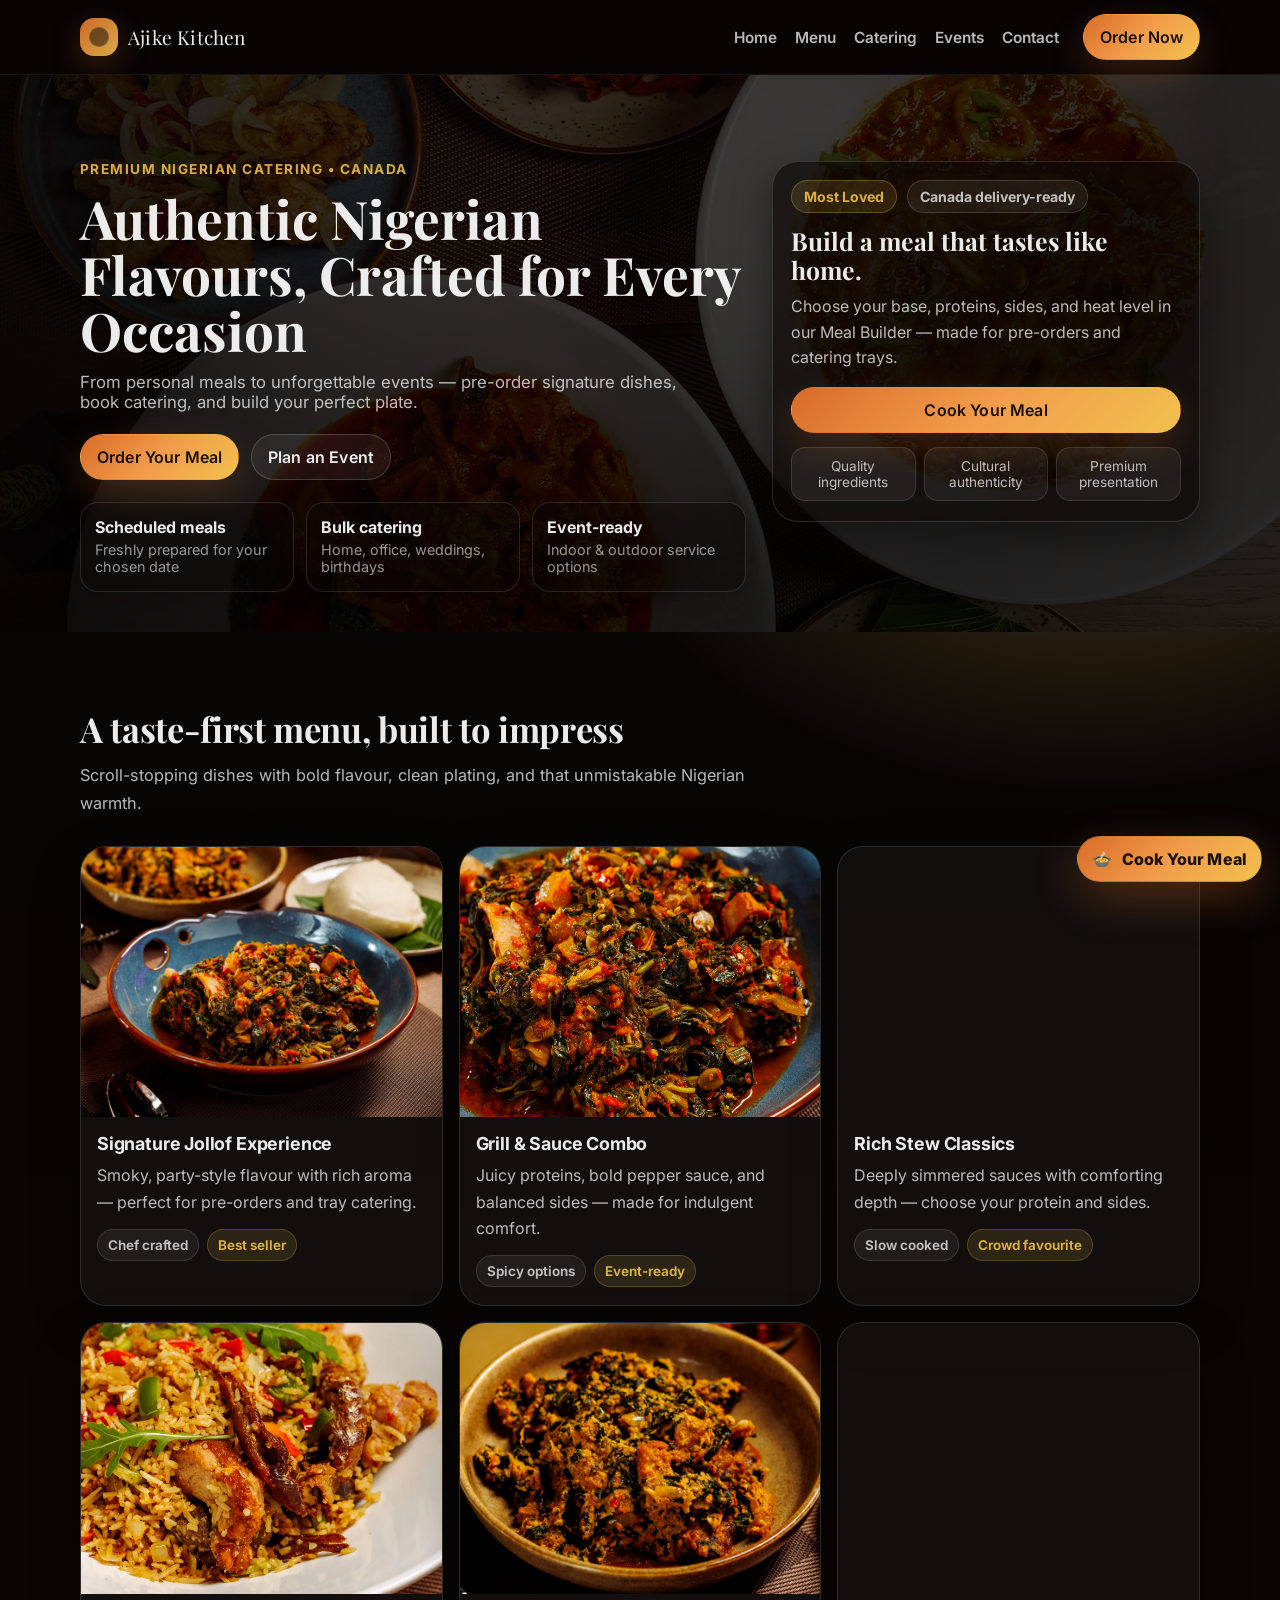
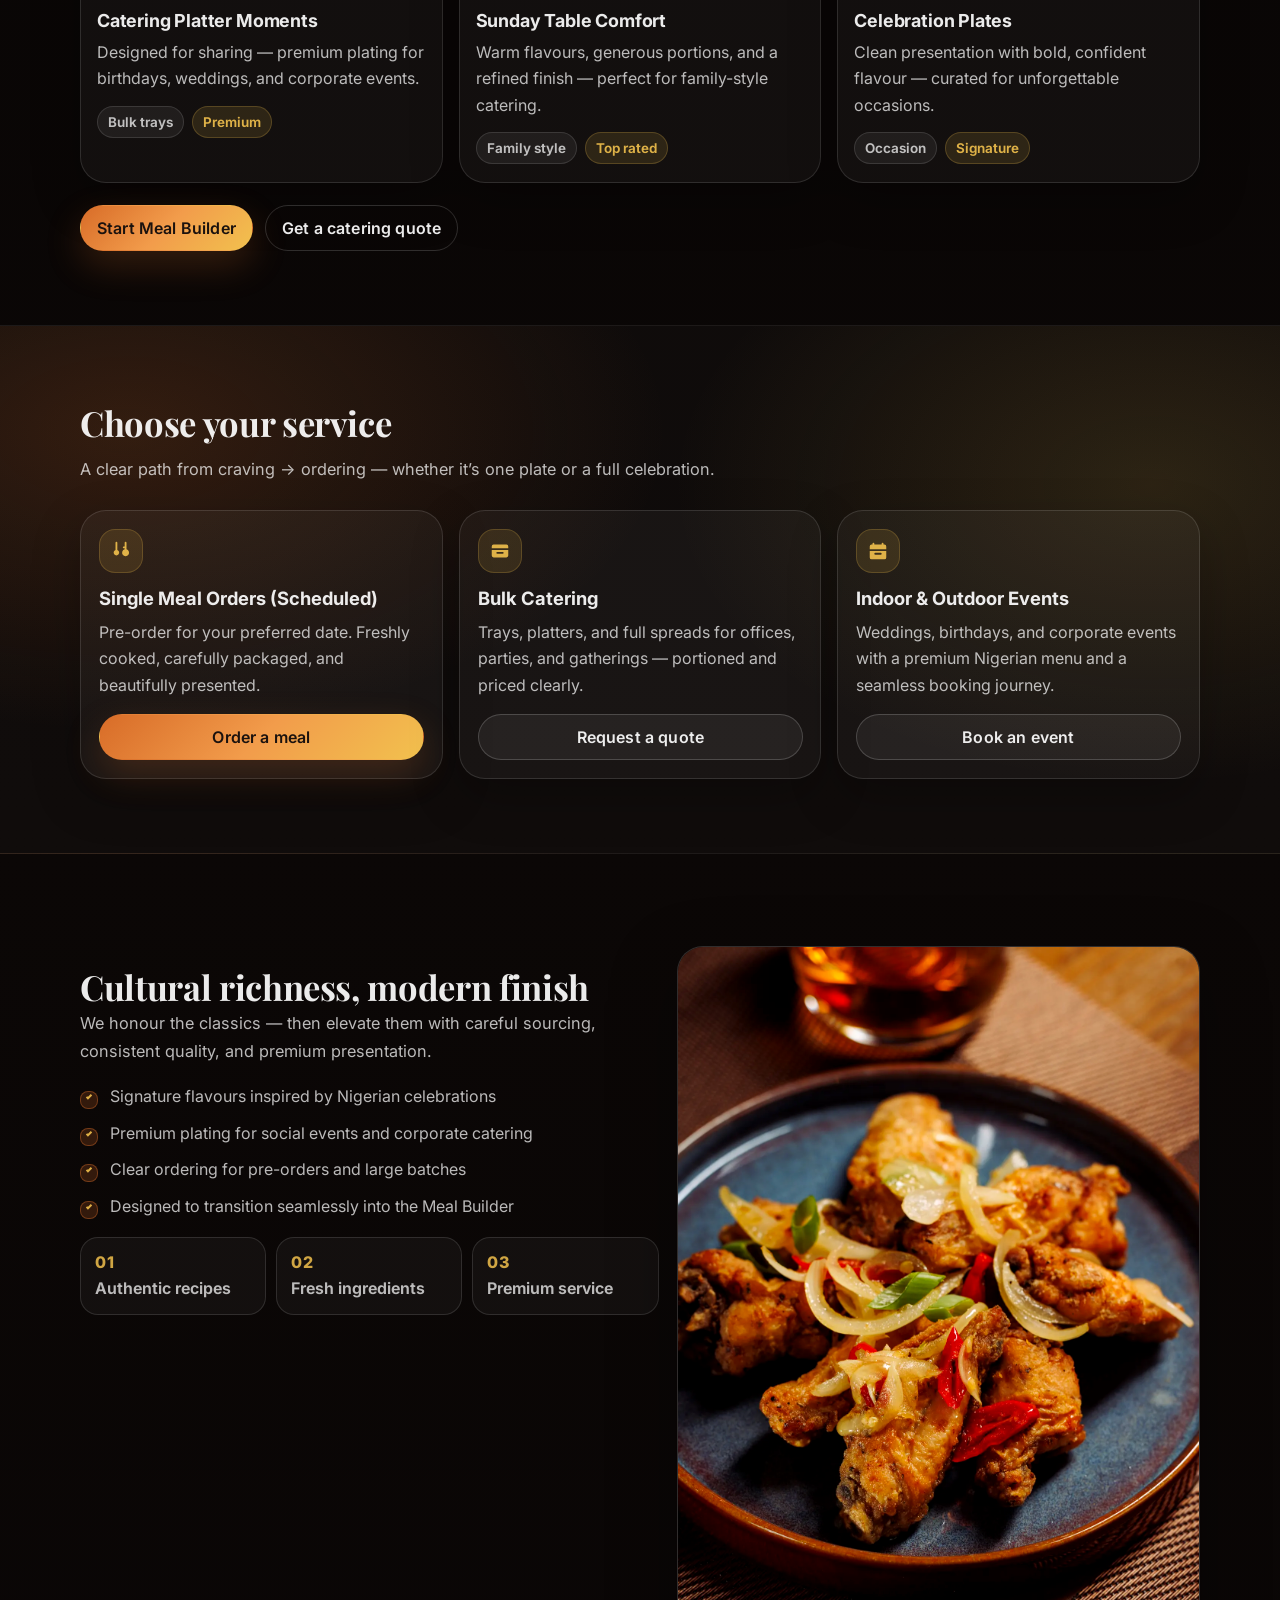
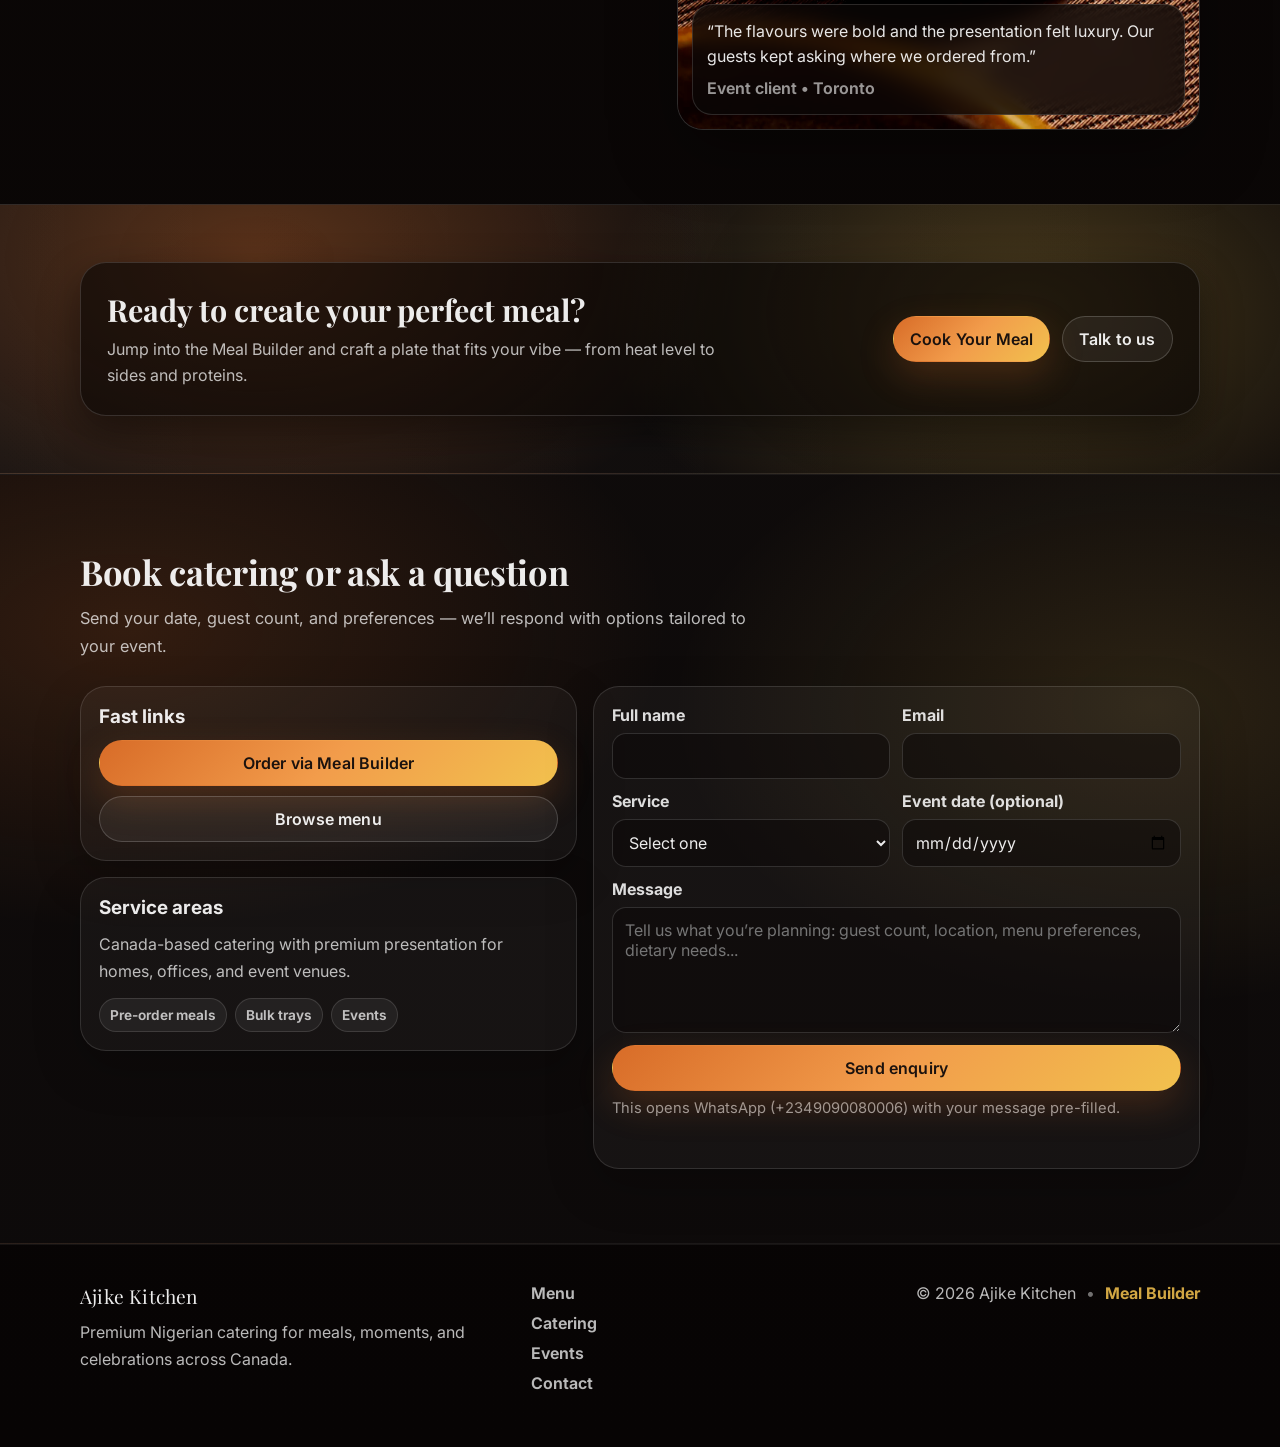
==== commit a09a79cb: "uk to canada" ====
--- a/index.html
+++ b/index.html
@@ -5,9 +5,9 @@
     <meta name="viewport" content="width=device-width, initial-scale=1" />
     <meta
       name="description"
-      content="Premium Nigerian catering in the UK — pre-order signature meals, book bulk catering, and plan unforgettable indoor & outdoor events."
+      content="Premium Nigerian catering in Canada — pre-order signature meals, book bulk catering, and plan unforgettable indoor & outdoor events."
     />
-    <title>Ajike Kitchen | Premium Nigerian Catering (UK)</title>
+    <title>Ajike Kitchen | Premium Nigerian Catering (Canada)</title>
     <link rel="preconnect" href="https://fonts.googleapis.com" />
     <link rel="preconnect" href="https://fonts.gstatic.com" crossorigin />
     <link
@@ -57,7 +57,7 @@
 
         <div class="container hero-inner">
           <div class="hero-copy reveal">
-            <p class="eyebrow">Premium Nigerian Catering • UK</p>
+            <p class="eyebrow">Premium Nigerian Catering • Canada</p>
             <h1 class="hero-title">Authentic Nigerian Flavours, Crafted for Every Occasion</h1>
             <p class="hero-subtitle">From personal meals to unforgettable events — pre-order signature dishes, book catering, and build your perfect plate.</p>
 
@@ -85,7 +85,7 @@
           <div class="hero-card reveal" data-tilt>
             <div class="hero-card-top">
               <span class="pill">Most Loved</span>
-              <span class="pill pill-muted">UK delivery-ready</span>
+              <span class="pill pill-muted">Canada delivery-ready</span>
             </div>
             <h2 class="hero-card-title">Build a meal that tastes like home.</h2>
             <p class="hero-card-text">Choose your base, proteins, sides, and heat level in our Meal Builder — made for pre-orders and catering trays.</p>
@@ -276,7 +276,7 @@
               <img src="images/image10.webp" alt="Premium Nigerian food presentation for events" loading="lazy" decoding="async" />
               <div class="testimonial">
                 <p class="testimonial-quote">“The flavours were bold and the presentation felt luxury. Our guests kept asking where we ordered from.”</p>
-                <p class="testimonial-meta">Event client • London</p>
+                <p class="testimonial-meta">Event client • Toronto</p>
               </div>
             </div>
           </div>
@@ -315,7 +315,7 @@
 
               <article class="info-card reveal">
                 <h3 class="info-title">Service areas</h3>
-                <p class="info-text">UK-based catering with premium presentation for homes, offices, and event venues.</p>
+                <p class="info-text">Canada-based catering with premium presentation for homes, offices, and event venues.</p>
                 <div class="mini-badges">
                   <span class="mini-badge">Pre-order meals</span>
                   <span class="mini-badge">Bulk trays</span>
@@ -373,7 +373,7 @@
       <div class="container footer-inner">
         <div class="footer-brand">
           <span class="brand-text">Ajike Kitchen</span>
-          <p class="footer-tagline">Premium Nigerian catering for meals, moments, and celebrations across the UK.</p>
+          <p class="footer-tagline">Premium Nigerian catering for meals, moments, and celebrations across Canada.</p>
         </div>
         <div class="footer-links">
           <a href="#menu">Menu</a>
